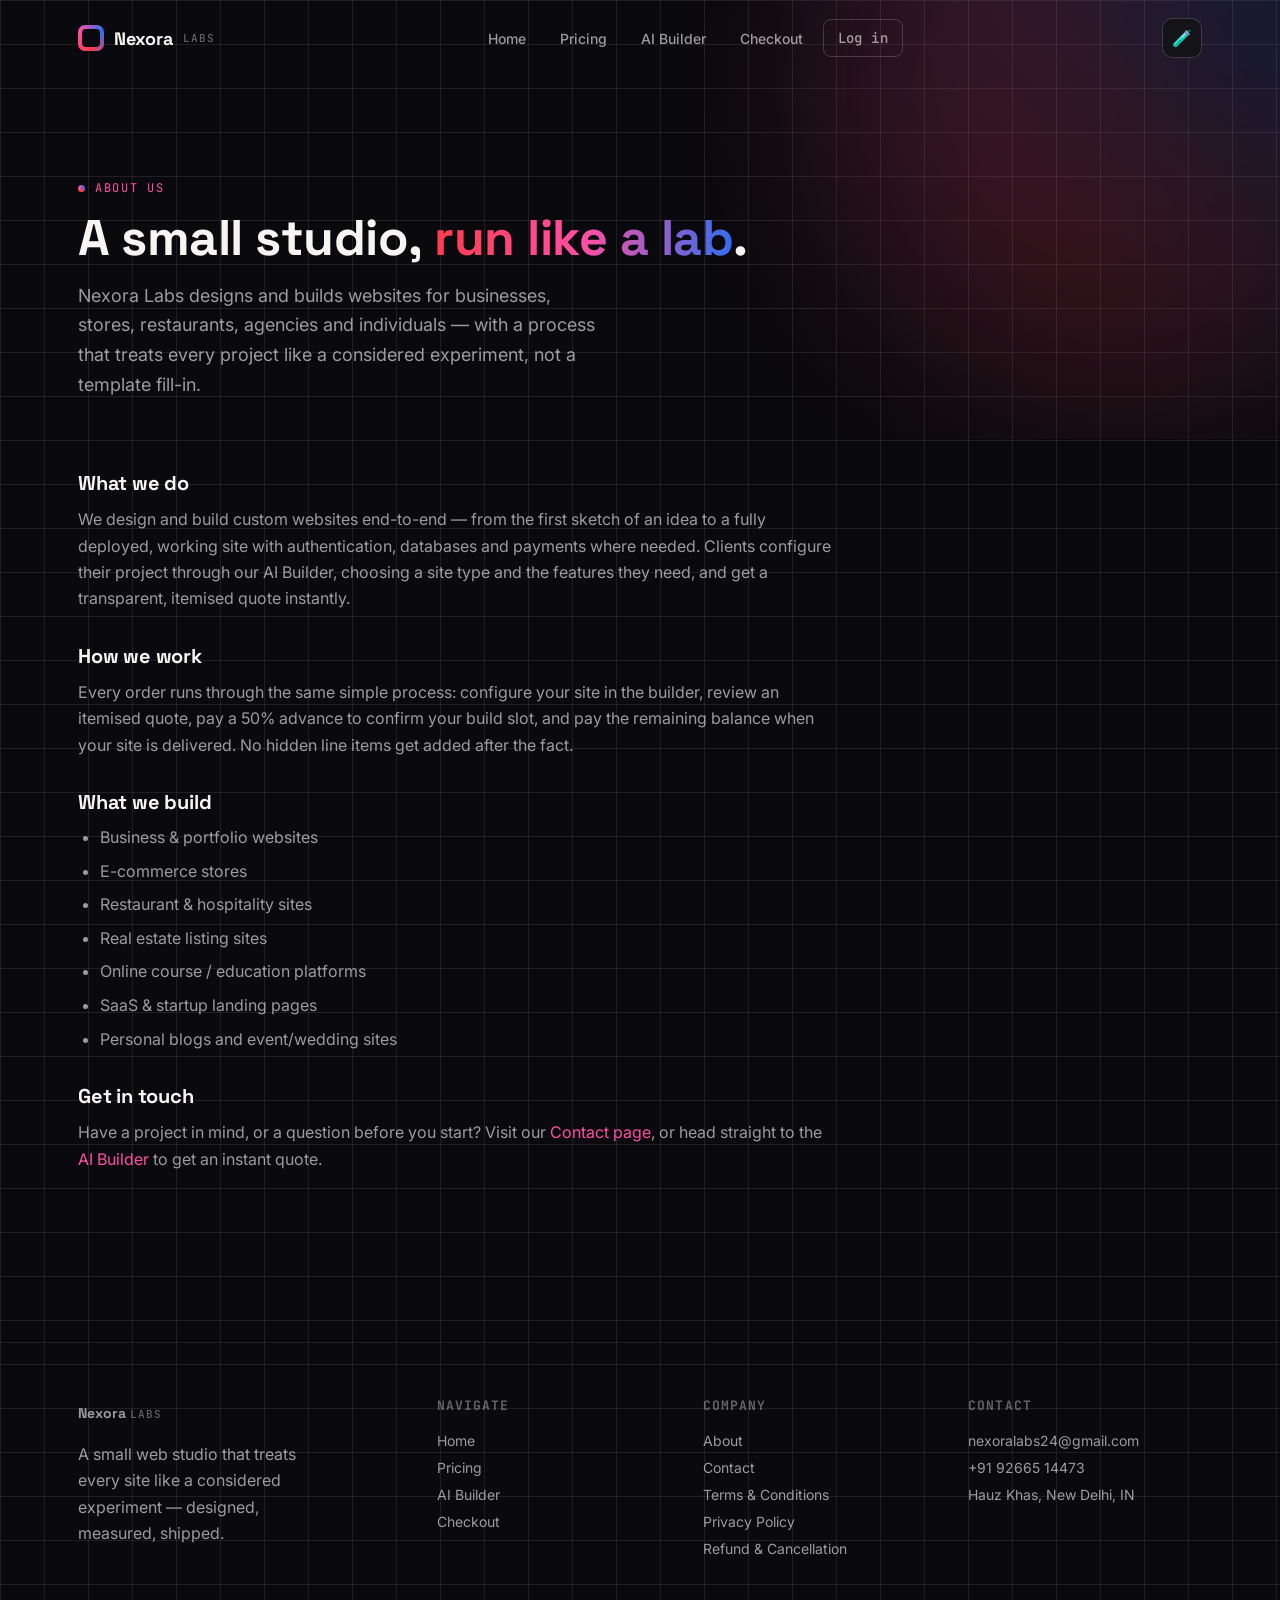
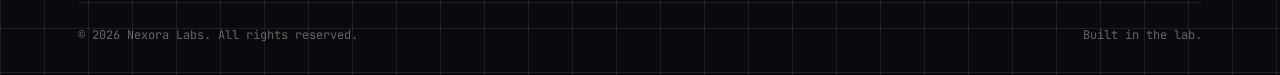
==== about.html @ f787dbab "Replace Portfolio page with Pricing page" ====
<!doctype html>
<html lang="en">
<head>
<meta charset="UTF-8">
<meta name="viewport" content="width=device-width, initial-scale=1.0">
<title>About — Nexora Labs</title>
<meta name="description" content="Nexora Labs is a web design and development studio building fast, distinctive websites for businesses, stores, restaurants and more.">
<link rel="stylesheet" href="css/style.css">
<style>
  .legal-content{ max-width:760px; }
  .legal-content h3{ margin-top:34px; margin-bottom:12px; }
  .legal-content p{ margin-bottom:14px; }
  .legal-content ul{ list-style:disc; padding-left:22px; margin-bottom:14px; }
  .legal-content ul li{ color:var(--white-dim); margin-bottom:8px; line-height:1.6; }
  .updated-note{ font-family:var(--font-mono); font-size:12px; color:var(--white-faint); margin-top:14px; }
</style>
</head>
<body>

<nav class="nav">
  <div class="nav-inner">
    <a href="index.html" class="brand"><span class="brand-mark"></span>Nexora <small>LABS</small></a>
    <ul class="nav-links">
      <li><a href="index.html" data-nav="index.html">Home</a></li>
      <li><a href="pricing.html" data-nav="pricing.html">Pricing</a></li>
      <li><a href="builder.html" data-nav="builder.html">AI Builder</a></li>
      <li><a href="checkout.html" data-nav="checkout.html">Checkout</a></li>
      <li data-auth-slot><a href="login.html" class="btn btn-outline btn-sm">Log in</a></li>
    </ul>
    <div class="nav-actions">
      <a href="checkout.html" class="cart-btn" aria-label="View cart">🧪<span class="cart-count" data-cart-count style="display:none;">0</span></a>
      <button class="nav-toggle btn btn-outline btn-sm" aria-label="Menu" aria-expanded="false">Menu</button>
    </div>
  </div>
</nav>

<main class="page-fade">
  <header class="hero" style="padding-bottom:40px;">
    <div class="orb" aria-hidden="true" style="opacity:.18;"></div>
    <div class="container">
      <div class="eyebrow">ABOUT US</div>
      <h1 style="font-size:clamp(32px,5vw,50px); margin-top:16px;">A small studio, <em>run like a lab</em>.</h1>
      <p class="lede" style="margin-top:16px;">Nexora Labs designs and builds websites for businesses, stores, restaurants, agencies and individuals — with a process that treats every project like a considered experiment, not a template fill-in.</p>
    </div>
  </header>

  <section class="section" style="padding-top:0;">
    <div class="container">
      <div class="legal-content reveal">
        <h3>What we do</h3>
        <p>We design and build custom websites end-to-end — from the first sketch of an idea to a fully deployed, working site with authentication, databases and payments where needed. Clients configure their project through our AI Builder, choosing a site type and the features they need, and get a transparent, itemised quote instantly.</p>

        <h3>How we work</h3>
        <p>Every order runs through the same simple process: configure your site in the builder, review an itemised quote, pay a 50% advance to confirm your build slot, and pay the remaining balance when your site is delivered. No hidden line items get added after the fact.</p>

        <h3>What we build</h3>
        <ul>
          <li>Business & portfolio websites</li>
          <li>E-commerce stores</li>
          <li>Restaurant & hospitality sites</li>
          <li>Real estate listing sites</li>
          <li>Online course / education platforms</li>
          <li>SaaS & startup landing pages</li>
          <li>Personal blogs and event/wedding sites</li>
        </ul>

        <h3>Get in touch</h3>
        <p>Have a project in mind, or a question before you start? Visit our <a href="contact.html" style="color:var(--pink);">Contact page</a>, or head straight to the <a href="builder.html" style="color:var(--pink);">AI Builder</a> to get an instant quote.</p>
      </div>
    </div>
  </section>
</main>

<footer class="footer">
  <div class="container">
    <div class="footer-grid">
      <div>
        <a href="index.html" class="brand"><span class="brand-mark"></span>Nexora <small>LABS</small></a>
        <p style="margin-top:14px; max-width:260px;">A small web studio that treats every site like a considered experiment — designed, measured, shipped.</p>
      </div>
      <div>
        <h4>Navigate</h4>
        <a href="index.html">Home</a>
        <a href="pricing.html">Pricing</a>
        <a href="builder.html">AI Builder</a>
        <a href="checkout.html">Checkout</a>
      </div>
      <div>
        <h4>Company</h4>
        <a href="about.html">About</a>
        <a href="contact.html">Contact</a>
        <a href="terms.html">Terms & Conditions</a>
        <a href="privacy.html">Privacy Policy</a>
        <a href="refund.html">Refund & Cancellation</a>
      </div>
      <div>
        <h4>Contact</h4>
        <a href="mailto:nexoralabs24@gmail.com">nexoralabs24@gmail.com</a>
        <a href="tel:+919266514473">+91 92665 14473</a>
        <a href="#">Hauz Khas, New Delhi, IN</a>
      </div>
    </div>
    <div class="footer-bottom">
      <span>© <span id="year"></span> Nexora Labs. All rights reserved.</span>
      <span>Built in the lab.</span>
    </div>
  </div>
</footer>

<script>document.getElementById('year').textContent = new Date().getFullYear();</script>
<script src="js/cart.js"></script>
<script src="js/main.js"></script>
</body>
</html>
---- css/style.css ----
/* ============================================================
   NEXORA LABS — Design System
   Palette: black base, red/blue/pink accents, white text
   Motif: lab-console / oscilloscope framing
   ============================================================ */

@import url('https://fonts.googleapis.com/css2?family=Space+Grotesk:wght@500;600;700&family=Inter:wght@400;500;600&family=JetBrains+Mono:wght@400;500;600&display=swap');

:root{
  --black:       #0a0a0e;
  --black-soft:  #131318;
  --black-panel: #17171d;
  --line:        rgba(246,245,242,0.09);
  --line-strong: rgba(246,245,242,0.18);
  --white:       #f6f5f2;
  --white-dim:   rgba(246,245,242,0.62);
  --white-faint: rgba(246,245,242,0.38);

  --red:   #ff3b4e;
  --blue:  #2f6ff0;
  --pink:  #ff4fa3;

  --red-dim:  rgba(255,59,78,0.14);
  --blue-dim: rgba(47,111,240,0.14);
  --pink-dim: rgba(255,79,163,0.14);

  --grad-signature: conic-gradient(from 180deg, var(--red), var(--pink), var(--blue), var(--red));
  --grad-line: linear-gradient(90deg, var(--red), var(--pink) 50%, var(--blue));

  --font-display: 'Space Grotesk', system-ui, sans-serif;
  --font-body: 'Inter', system-ui, sans-serif;
  --font-mono: 'JetBrains Mono', monospace;

  --radius: 14px;
  --radius-sm: 8px;
  --ease: cubic-bezier(.22,1,.36,1);
}

*,*::before,*::after{ box-sizing:border-box; }
html{ scroll-behavior:smooth; }
body{
  margin:0;
  background:
    linear-gradient(var(--line) 1px, transparent 1px) 0 0/44px 44px,
    linear-gradient(90deg, var(--line) 1px, transparent 1px) 0 0/44px 44px,
    var(--black);
  color:var(--white);
  font-family:var(--font-body);
  -webkit-font-smoothing:antialiased;
  overflow-x:hidden;
}
@media (prefers-reduced-motion: reduce){
  *{ animation-duration:0.01ms !important; animation-iteration-count:1 !important; transition-duration:0.01ms !important; scroll-behavior:auto !important; }
}

a{ color:inherit; text-decoration:none; }
ul{ list-style:none; margin:0; padding:0; }
img{ max-width:100%; display:block; }
button{ font-family:inherit; }

:focus-visible{
  outline: 2px solid var(--pink);
  outline-offset: 3px;
  border-radius: 4px;
}

.container{
  width:100%;
  max-width:1180px;
  margin:0 auto;
  padding:0 28px;
}

.eyebrow{
  font-family:var(--font-mono);
  font-size:12px;
  letter-spacing:.14em;
  text-transform:uppercase;
  color:var(--pink);
  display:flex;
  align-items:center;
  gap:10px;
}
.eyebrow::before{
  content:"";
  width:7px; height:7px;
  border-radius:50%;
  background:var(--grad-signature);
  animation: pulse-dot 2.2s ease-in-out infinite;
}
@keyframes pulse-dot{ 0%,100%{ opacity:.5; transform:scale(.85);} 50%{ opacity:1; transform:scale(1.15);} }

h1,h2,h3,h4{
  font-family:var(--font-display);
  font-weight:700;
  line-height:1.05;
  margin:0;
  letter-spacing:-0.01em;
}
h2{ font-size:clamp(28px,4vw,44px); }
h3{ font-size:20px; }
p{ line-height:1.65; color:var(--white-dim); margin:0; }

.section{ padding:96px 0; position:relative; }
.section-head{ max-width:640px; margin-bottom:52px; }
.section-head h2{ margin-top:14px; }
.section-head p{ margin-top:14px; font-size:16px; }

/* ---------- Buttons ---------- */
.btn{
  --btn-fg: var(--black);
  display:inline-flex;
  align-items:center;
  justify-content:center;
  gap:8px;
  font-family:var(--font-mono);
  font-size:13px;
  font-weight:500;
  letter-spacing:.03em;
  padding:14px 26px;
  border-radius:999px;
  border:1px solid transparent;
  cursor:pointer;
  transition:transform .35s var(--ease), box-shadow .35s var(--ease), background .35s var(--ease), border-color .35s var(--ease);
  white-space:nowrap;
}
.btn:active{ transform:scale(.96); }
.btn-primary{
  background:var(--white);
  color:var(--black);
  box-shadow: 0 0 0 0 rgba(255,79,163,0);
}
.btn-primary:hover{
  box-shadow: 0 8px 30px -6px rgba(255,79,163,0.55);
  transform:translateY(-2px);
}
.btn-outline{
  background:transparent;
  color:var(--white);
  border-color:var(--line-strong);
}
.btn-outline:hover{
  border-color:var(--pink);
  background:var(--pink-dim);
  transform:translateY(-2px);
}
.btn-grad{
  background:var(--grad-line);
  color:var(--black);
  background-size:180% 100%;
  background-position:0% 0%;
}
.btn-grad:hover{ background-position:100% 0%; transform:translateY(-2px); box-shadow:0 10px 30px -8px rgba(255,59,78,.5); }
.btn-block{ width:100%; }
.btn[disabled]{ opacity:.4; cursor:not-allowed; transform:none !important; box-shadow:none !important; }
.btn-sm{ padding:9px 16px; font-size:12px; }

/* ---------- Nav ---------- */
.nav{
  position:fixed; top:0; left:0; right:0; z-index:100;
  border-bottom:1px solid transparent;
  transition:border-color .4s var(--ease), background .4s var(--ease);
}
.nav.is-scrolled{
  background:rgba(10,10,14,0.78);
  backdrop-filter:blur(14px);
  border-bottom-color:var(--line);
}
.nav-inner{
  display:flex; align-items:center; justify-content:space-between;
  padding:18px 28px;
  max-width:1180px; margin:0 auto;
}
.brand{
  display:flex; align-items:center; gap:10px;
  font-family:var(--font-display); font-weight:700; font-size:18px;
}
.brand-mark{
  width:26px; height:26px; border-radius:7px;
  background:var(--grad-signature);
  position:relative;
  animation: spin-mark 6s linear infinite;
}
.brand-mark::after{
  content:""; position:absolute; inset:4px;
  background:var(--black); border-radius:4px;
}
@keyframes spin-mark{ to{ filter:hue-rotate(360deg);} }
.brand small{ color:var(--white-faint); font-weight:500; font-size:11px; font-family:var(--font-mono); letter-spacing:.08em; }

.nav-links{ display:flex; align-items:center; gap:6px; }
.nav-links a{
  position:relative;
  font-size:14px; font-weight:500; color:var(--white-dim);
  padding:9px 14px; border-radius:8px;
  transition:color .25s var(--ease), background .25s var(--ease);
}
.nav-links a:hover{ color:var(--white); background:rgba(246,245,242,0.05); }
.nav-links a.active{ color:var(--white); }
.nav-links a.active::after{
  content:""; position:absolute; left:14px; right:14px; bottom:4px; height:2px;
  background:var(--grad-line); border-radius:2px;
}

.nav-actions{ display:flex; align-items:center; gap:10px; }
.cart-btn{
  position:relative; display:flex; align-items:center; justify-content:center;
  width:40px; height:40px; border-radius:10px;
  border:1px solid var(--line-strong); background:var(--black-soft);
  cursor:pointer; transition:border-color .3s var(--ease), transform .3s var(--ease);
}
.cart-btn:hover{ border-color:var(--pink); transform:translateY(-2px); }
.cart-count{
  position:absolute; top:-6px; right:-6px;
  min-width:18px; height:18px; padding:0 4px;
  background:var(--red); color:#fff;
  font-family:var(--font-mono); font-size:10px; font-weight:600;
  border-radius:999px; display:flex; align-items:center; justify-content:center;
  border:2px solid var(--black);
}
.nav-toggle{ display:none; }

/* ---------- Hero / signature orb ---------- */
.hero{
  padding:180px 0 110px;
  position:relative;
  overflow:hidden;
}
.orb{
  position:absolute; top:-220px; right:-160px;
  width:620px; height:620px; border-radius:50%;
  background:var(--grad-signature);
  filter:blur(90px); opacity:.28;
  animation: orb-rotate 22s linear infinite;
  pointer-events:none;
}
@keyframes orb-rotate{ to{ transform:rotate(360deg); } }
.hero-grid{
  display:grid; grid-template-columns:1.15fr .85fr; gap:60px; align-items:end;
  position:relative; z-index:1;
}
.hero h1{
  font-size:clamp(40px,6vw,72px);
  margin-top:20px;
}
.hero h1 em{
  font-style:normal;
  background:var(--grad-line);
  -webkit-background-clip:text; background-clip:text; color:transparent;
}
.hero p.lede{ font-size:18px; margin-top:22px; max-width:520px; }
.hero-cta{ display:flex; gap:12px; margin-top:36px; flex-wrap:wrap; }

.console{
  border:1px solid var(--line-strong);
  border-radius:var(--radius);
  background:var(--black-soft);
  padding:20px;
  font-family:var(--font-mono);
  font-size:12.5px;
}
.console-head{ display:flex; gap:6px; margin-bottom:16px; }
.console-head span{ width:9px; height:9px; border-radius:50%; }
.console-head span:nth-child(1){ background:var(--red); }
.console-head span:nth-child(2){ background:var(--pink); }
.console-head span:nth-child(3){ background:var(--blue); }
.console-line{ color:var(--white-dim); margin-bottom:6px; white-space:pre-wrap; }
.console-line .prompt{ color:var(--pink); }
.typecursor::after{ content:"_"; animation:blink 1s step-end infinite; color:var(--blue); }
@keyframes blink{ 50%{ opacity:0; } }

/* ---------- corner-bracket card motif ---------- */
.card{
  position:relative;
  background:var(--black-panel);
  border:1px solid var(--line);
  border-radius:var(--radius);
  padding:26px;
  transition:transform .4s var(--ease), border-color .4s var(--ease), box-shadow .4s var(--ease);
}
.card::before,.card::after{
  content:""; position:absolute; width:14px; height:14px;
  border-top:1.5px solid var(--pink); border-left:1.5px solid var(--pink);
  top:-1px; left:-1px; opacity:0; transition:opacity .35s var(--ease);
}
.card::after{
  left:auto; right:-1px; top:auto; bottom:-1px;
  border:none; border-bottom:1.5px solid var(--blue); border-right:1.5px solid var(--blue);
}
.card:hover{ transform:translateY(-4px); border-color:transparent; box-shadow:0 18px 40px -20px rgba(0,0,0,.6); }
.card:hover::before,.card:hover::after{ opacity:1; }

/* ---------- grids / stats ---------- */
.grid-3{ display:grid; grid-template-columns:repeat(3,1fr); gap:20px; }
.grid-2{ display:grid; grid-template-columns:repeat(2,1fr); gap:20px; }
.grid-4{ display:grid; grid-template-columns:repeat(4,1fr); gap:20px; }

.stat{ text-align:left; }
.stat .num{ font-family:var(--font-mono); font-size:34px; font-weight:600; background:var(--grad-line); -webkit-background-clip:text; background-clip:text; color:transparent; }
.stat .label{ font-size:13px; color:var(--white-faint); margin-top:4px; }

.tag{
  display:inline-flex; align-items:center; gap:6px;
  font-family:var(--font-mono); font-size:11px; letter-spacing:.04em;
  padding:5px 10px; border-radius:999px;
  border:1px solid var(--line-strong); color:var(--white-dim);
}
.tag.red{ border-color:rgba(255,59,78,.4); color:var(--red); background:var(--red-dim); }
.tag.blue{ border-color:rgba(47,111,240,.4); color:var(--blue); background:var(--blue-dim); }
.tag.pink{ border-color:rgba(255,79,163,.4); color:var(--pink); background:var(--pink-dim); }

/* ---------- footer ---------- */
.footer{
  border-top:1px solid var(--line);
  padding:56px 0 32px;
  margin-top:60px;
}
.footer-grid{ display:grid; grid-template-columns:1.4fr 1fr 1fr 1fr; gap:32px; }
.footer h4{ font-size:13px; font-family:var(--font-mono); color:var(--white-faint); letter-spacing:.08em; text-transform:uppercase; margin-bottom:14px; }
.footer a{ display:block; font-size:14px; color:var(--white-dim); padding:5px 0; transition:color .25s; }
.footer a:hover{ color:var(--pink); }
.footer-bottom{ display:flex; justify-content:space-between; align-items:center; margin-top:40px; padding-top:24px; border-top:1px solid var(--line); font-size:12px; color:var(--white-faint); font-family:var(--font-mono); flex-wrap:wrap; gap:12px; }

/* ---------- page transition ---------- */
.page-fade{ animation: page-in .6s var(--ease) both; }
@keyframes page-in{
  from{ opacity:0; transform:translateY(14px); }
  to{ opacity:1; transform:translateY(0); }
}
.reveal{ opacity:0; transform:translateY(24px); transition:opacity .7s var(--ease), transform .7s var(--ease); }
.reveal.in{ opacity:1; transform:translateY(0); }

/* ---------- forms ---------- */
.field{ margin-bottom:18px; }
.field label{ display:block; font-family:var(--font-mono); font-size:12px; color:var(--white-faint); margin-bottom:8px; letter-spacing:.03em; }
.field input, .field select, .field textarea{
  width:100%; background:var(--black-soft); border:1px solid var(--line-strong);
  color:var(--white); border-radius:var(--radius-sm); padding:13px 14px; font-size:14px;
  font-family:var(--font-body); transition:border-color .3s var(--ease), box-shadow .3s var(--ease);
}
.field input:focus, .field select:focus, .field textarea:focus{
  outline:none; border-color:var(--pink); box-shadow:0 0 0 3px var(--pink-dim);
}
.field-error{ color:var(--red); font-size:12px; margin-top:6px; font-family:var(--font-mono); min-height:14px; }
.form-msg{ font-family:var(--font-mono); font-size:13px; padding:12px 14px; border-radius:var(--radius-sm); margin-bottom:16px; display:none; }
.form-msg.show{ display:block; }
.form-msg.error{ background:var(--red-dim); color:var(--red); border:1px solid rgba(255,59,78,.35); }
.form-msg.success{ background:var(--blue-dim); color:#8fb2ff; border:1px solid rgba(47,111,240,.35); }

.divider-text{ display:flex; align-items:center; gap:14px; color:var(--white-faint); font-family:var(--font-mono); font-size:12px; margin:22px 0; }
.divider-text::before,.divider-text::after{ content:""; flex:1; height:1px; background:var(--line-strong); }

/* ---------- auth guard veil ---------- */
#auth-veil{
  position:fixed; inset:0; z-index:9999;
  background:var(--black);
  display:flex; align-items:center; justify-content:center;
  font-family:var(--font-mono); font-size:13px; letter-spacing:.05em; color:var(--white-dim);
}

/* ---------- responsive ---------- */
@media (max-width:900px){
  .hero-grid{ grid-template-columns:1fr; }
  .grid-3, .grid-4{ grid-template-columns:1fr 1fr; }
  .footer-grid{ grid-template-columns:1fr 1fr; }

  .nav-links{
    display:none;
    position:fixed;
    top:66px; left:0; right:0;
    flex-direction:column;
    align-items:stretch;
    gap:2px;
    background:rgba(10,10,14,0.97);
    backdrop-filter:blur(16px);
    border-bottom:1px solid var(--line);
    padding:12px 20px 22px;
    z-index:90;
    max-height:calc(100vh - 66px);
    overflow-y:auto;
  }
  .nav-links.open-mobile{ display:flex; }
  .nav-links a{
    display:block;
    padding:15px 14px;
    font-size:16px;
    border-bottom:1px solid var(--line);
    border-radius:0;
  }
  .nav-links a:last-child{ border-bottom:none; }
  .nav-links a.active::after{ display:none; }
  .nav-links li{ width:100%; }
  .nav-links li[data-auth-slot]{ padding-top:10px; }

  .nav-toggle{ display:flex; }
}
@media (max-width:560px){
  .grid-3, .grid-4, .grid-2{ grid-template-columns:1fr; }
  .footer-grid{ grid-template-columns:1fr; }
  .hero{ padding:150px 0 80px; }
}
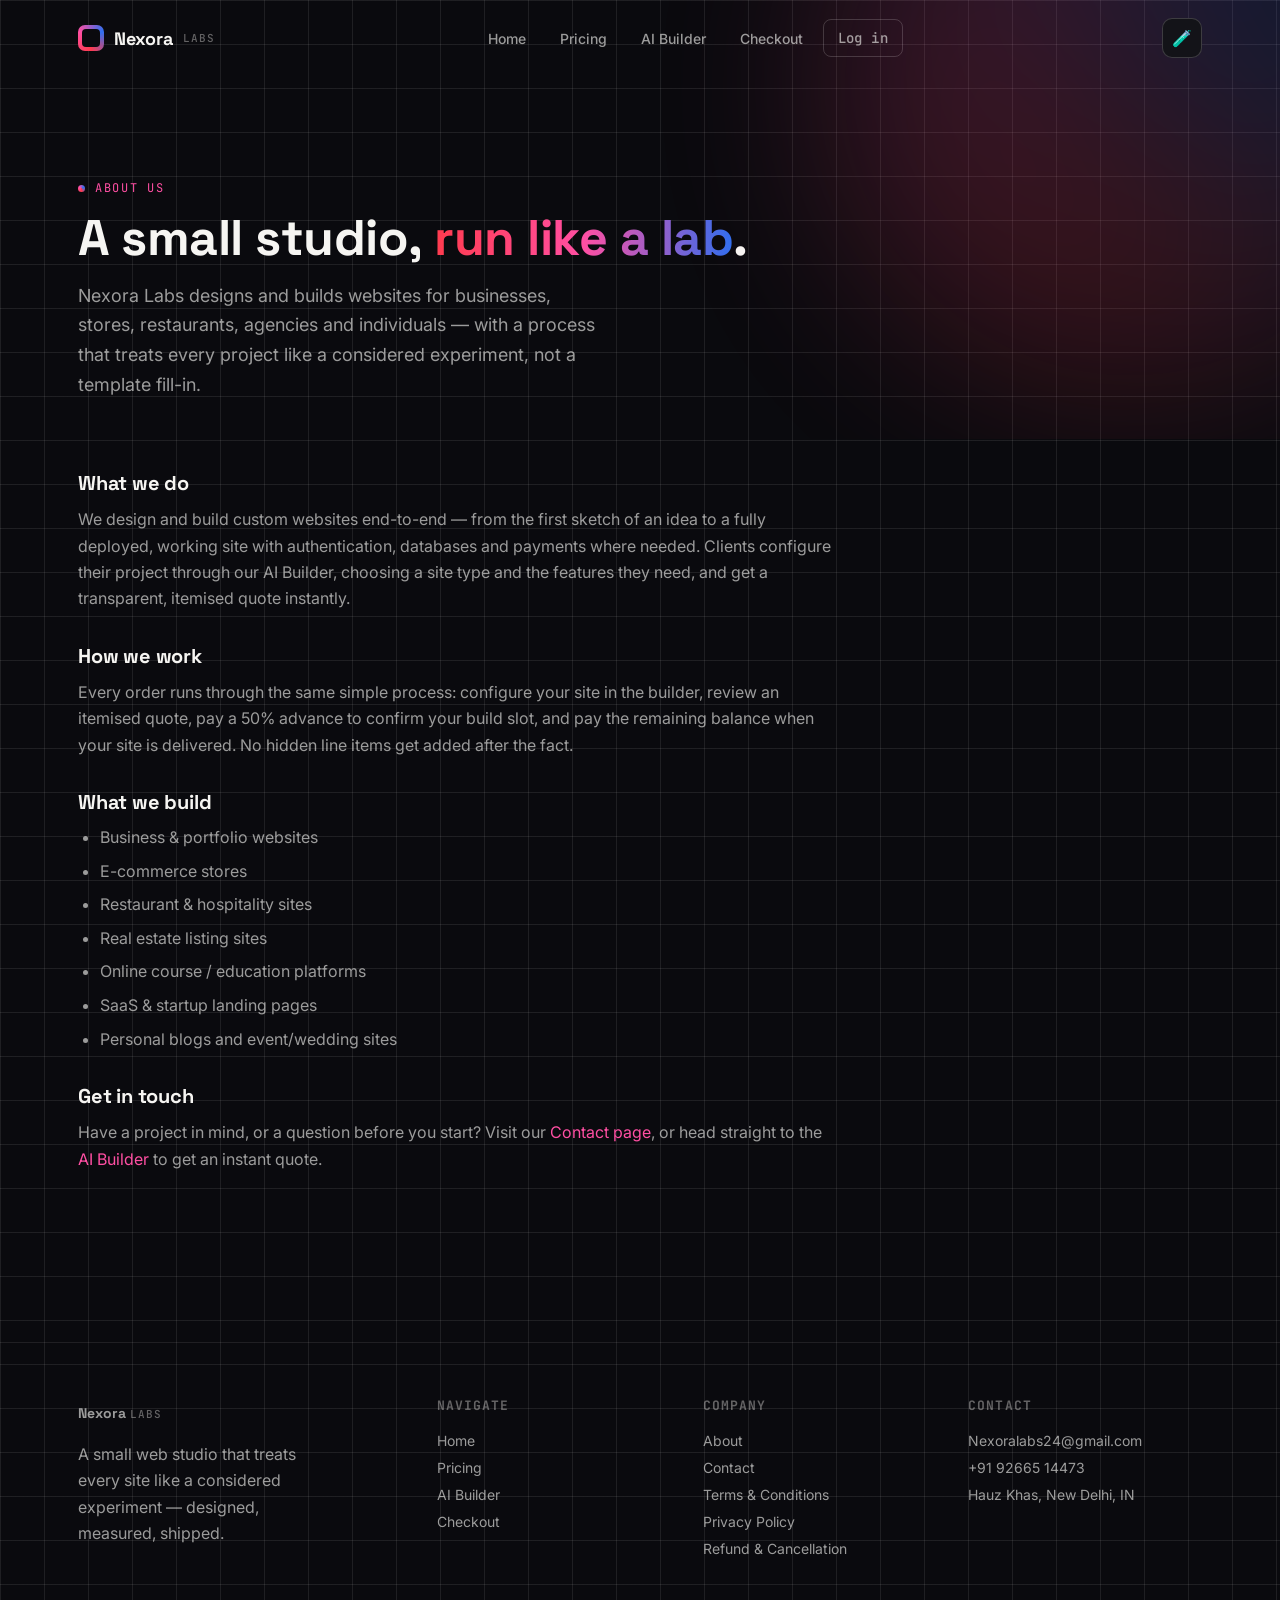
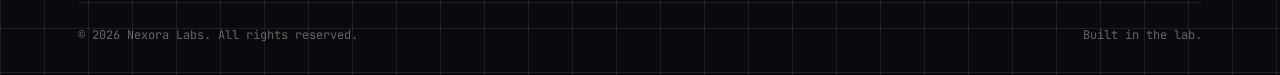
==== commit cc5fbb13: "Switch to live Razorpay keys" ====
--- a/about.html
+++ b/about.html
@@ -5,6 +5,7 @@
 <meta name="viewport" content="width=device-width, initial-scale=1.0">
 <title>About — Nexora Labs</title>
 <meta name="description" content="Nexora Labs is a web design and development studio building fast, distinctive websites for businesses, stores, restaurants and more.">
+<link rel="icon" type="image/svg+xml" href="assets/favicon.svg">
 <link rel="stylesheet" href="css/style.css">
 <style>
   .legal-content{ max-width:760px; }
@@ -95,7 +96,7 @@
       </div>
       <div>
         <h4>Contact</h4>
-        <a href="mailto:nexoralabs24@gmail.com">nexoralabs24@gmail.com</a>
+        <a href="mailto:Nexoralabs24@gmail.com">Nexoralabs24@gmail.com</a>
         <a href="tel:+919266514473">+91 92665 14473</a>
         <a href="#">Hauz Khas, New Delhi, IN</a>
       </div>
--- a/css/style.css
+++ b/css/style.css
@@ -308,6 +308,17 @@
 .tag.red{ border-color:rgba(255,59,78,.4); color:var(--red); background:var(--red-dim); }
 .tag.blue{ border-color:rgba(47,111,240,.4); color:var(--blue); background:var(--blue-dim); }
 .tag.pink{ border-color:rgba(255,79,163,.4); color:var(--pink); background:var(--pink-dim); }
+
+/* ---------- icon badges ---------- */
+.icon-badge{
+  width:44px; height:44px; flex:none;
+  border-radius:12px;
+  display:flex; align-items:center; justify-content:center;
+  font-size:20px;
+  background:linear-gradient(155deg, var(--pink-dim), var(--blue-dim));
+  border:1px solid var(--line-strong);
+}
+.icon-badge.lg{ width:56px; height:56px; font-size:26px; border-radius:14px; }
 
 /* ---------- footer ---------- */
 .footer{
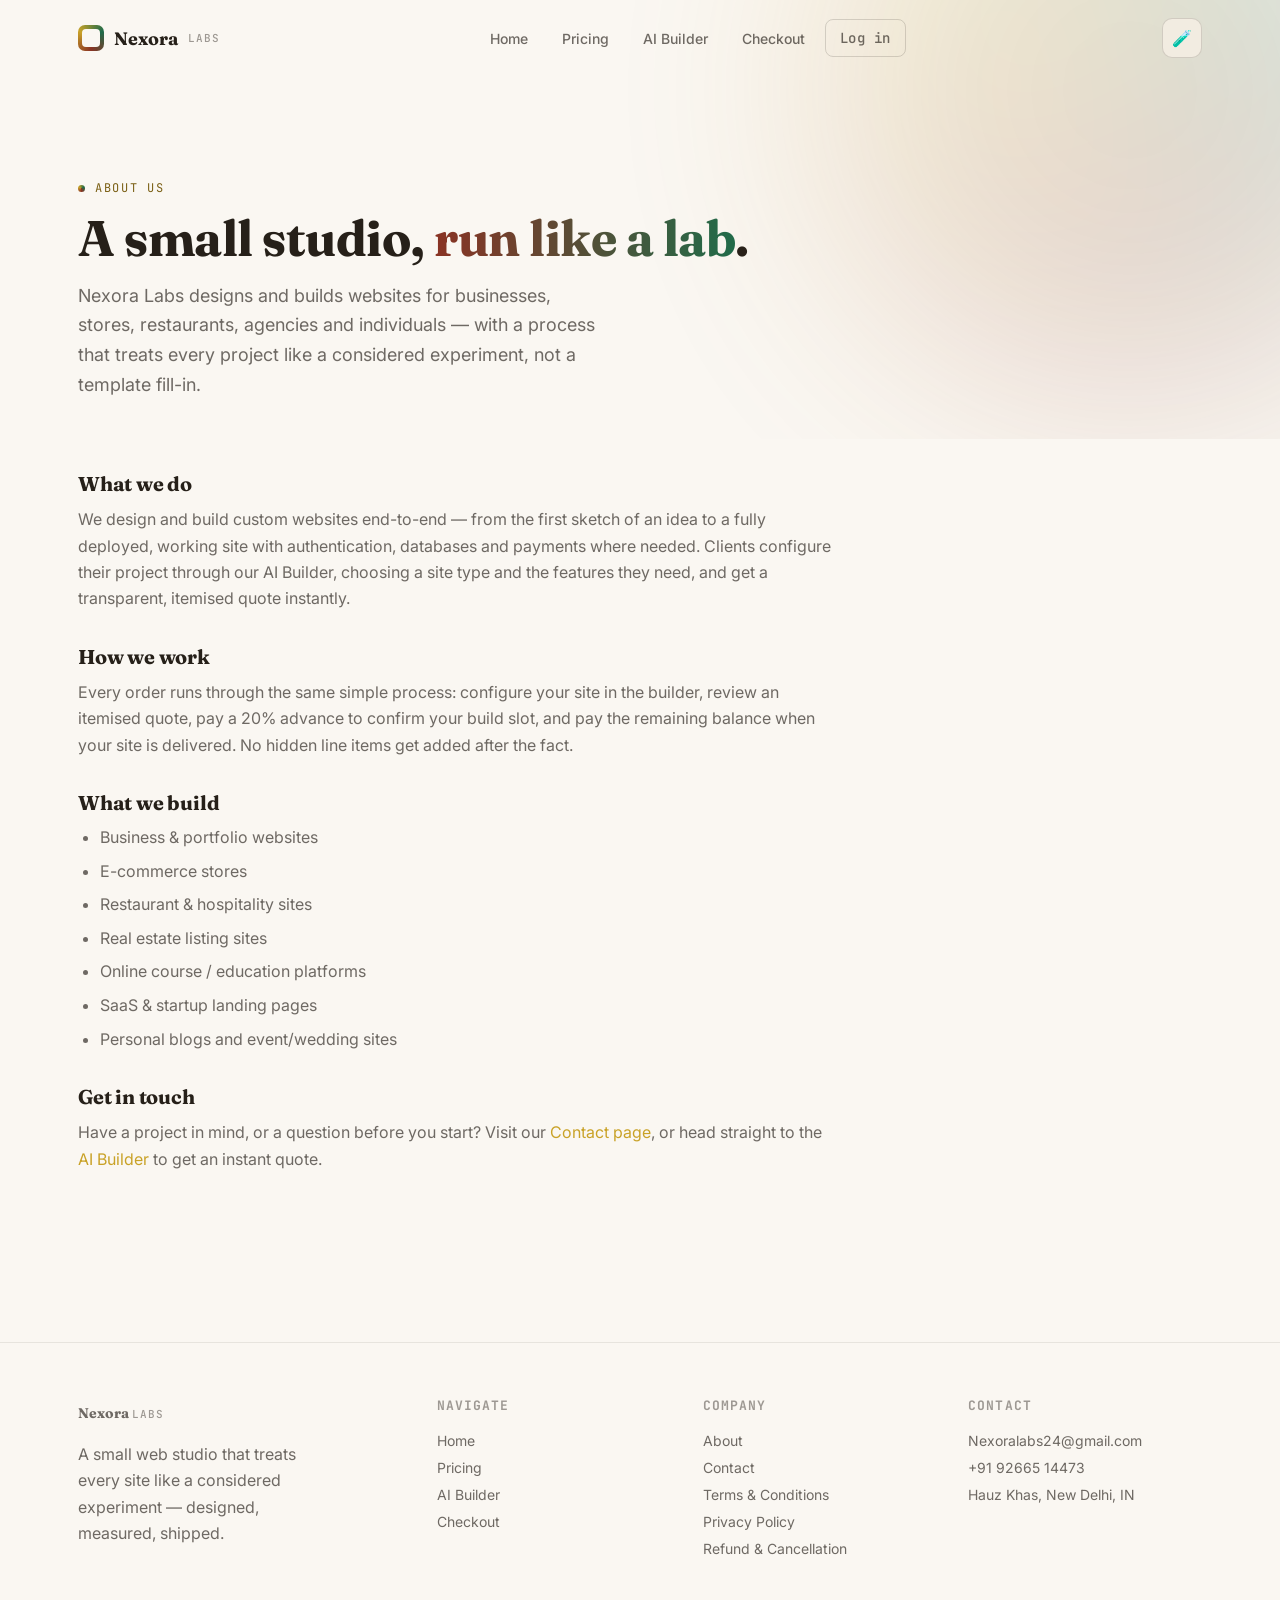
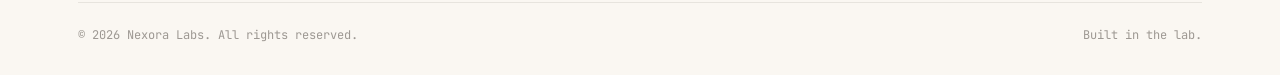
==== commit d9354b99: "Change advance payment from 50% to 20% everywhere" ====
--- a/about.html
+++ b/about.html
@@ -52,7 +52,7 @@
         <p>We design and build custom websites end-to-end — from the first sketch of an idea to a fully deployed, working site with authentication, databases and payments where needed. Clients configure their project through our AI Builder, choosing a site type and the features they need, and get a transparent, itemised quote instantly.</p>
 
         <h3>How we work</h3>
-        <p>Every order runs through the same simple process: configure your site in the builder, review an itemised quote, pay a 50% advance to confirm your build slot, and pay the remaining balance when your site is delivered. No hidden line items get added after the fact.</p>
+        <p>Every order runs through the same simple process: configure your site in the builder, review an itemised quote, pay a 20% advance to confirm your build slot, and pay the remaining balance when your site is delivered. No hidden line items get added after the fact.</p>
 
         <h3>What we build</h3>
         <ul>
--- a/css/style.css
+++ b/css/style.css
@@ -1,33 +1,35 @@
 /* ============================================================
-   NEXORA LABS — Design System
-   Palette: black base, red/blue/pink accents, white text
-   Motif: lab-console / oscilloscope framing
+   NEXORA LABS — Design System (Premium Luxury Theme)
+   Palette: warm ivory base, deep charcoal ink, gold / emerald /
+   oxblood accents. Same structure and animations as before —
+   only the palette and typography have changed.
    ============================================================ */
 
-@import url('https://fonts.googleapis.com/css2?family=Space+Grotesk:wght@500;600;700&family=Inter:wght@400;500;600&family=JetBrains+Mono:wght@400;500;600&display=swap');
+@import url('https://fonts.googleapis.com/css2?family=Fraunces:wght@500;600;700&family=Inter:wght@400;500;600&family=JetBrains+Mono:wght@400;500;600&display=swap');
 
 :root{
-  --black:       #0a0a0e;
-  --black-soft:  #131318;
-  --black-panel: #17171d;
-  --line:        rgba(246,245,242,0.09);
-  --line-strong: rgba(246,245,242,0.18);
-  --white:       #f6f5f2;
-  --white-dim:   rgba(246,245,242,0.62);
-  --white-faint: rgba(246,245,242,0.38);
-
-  --red:   #ff3b4e;
-  --blue:  #2f6ff0;
-  --pink:  #ff4fa3;
-
-  --red-dim:  rgba(255,59,78,0.14);
-  --blue-dim: rgba(47,111,240,0.14);
-  --pink-dim: rgba(255,79,163,0.14);
+  --black:       #faf7f2;
+  --black-soft:  #f2ece1;
+  --black-panel: #fffdf9;
+  --line:        rgba(38,32,26,0.09);
+  --line-strong: rgba(38,32,26,0.16);
+  --white:       #262019;
+  --white-dim:   rgba(38,32,26,0.66);
+  --white-faint: rgba(38,32,26,0.44);
+
+  --red:   #8a3324;
+  --blue:  #1f6b4a;
+  --pink:  #c9a227;
+  --pink-text: #7a5f14;
+
+  --red-dim:  rgba(138,51,36,0.08);
+  --blue-dim: rgba(31,107,74,0.09);
+  --pink-dim: rgba(201,162,39,0.13);
 
   --grad-signature: conic-gradient(from 180deg, var(--red), var(--pink), var(--blue), var(--red));
-  --grad-line: linear-gradient(90deg, var(--red), var(--pink) 50%, var(--blue));
-
-  --font-display: 'Space Grotesk', system-ui, sans-serif;
+  --grad-line: linear-gradient(90deg, var(--red), var(--blue));
+
+  --font-display: 'Fraunces', Georgia, serif;
   --font-body: 'Inter', system-ui, sans-serif;
   --font-mono: 'JetBrains Mono', monospace;
 
@@ -40,17 +42,14 @@
 html{ scroll-behavior:smooth; }
 body{
   margin:0;
-  background:
-    linear-gradient(var(--line) 1px, transparent 1px) 0 0/44px 44px,
-    linear-gradient(90deg, var(--line) 1px, transparent 1px) 0 0/44px 44px,
-    var(--black);
+  background:var(--black);
   color:var(--white);
   font-family:var(--font-body);
   -webkit-font-smoothing:antialiased;
   overflow-x:hidden;
 }
 @media (prefers-reduced-motion: reduce){
-  *{ animation-duration:0.01ms !important; animation-iteration-count:1 !important; transition-duration:0.01ms !important; scroll-behavior:auto !important; }
+  *{ animation-duration:0.000001ms !important; animation-iteration-count:1 !important; transition-duration:0.01ms !important; scroll-behavior:auto !important; }
 }
 
 a{ color:inherit; text-decoration:none; }
@@ -76,7 +75,7 @@
   font-size:12px;
   letter-spacing:.14em;
   text-transform:uppercase;
-  color:var(--pink);
+  color:var(--pink-text);
   display:flex;
   align-items:center;
   gap:10px;
@@ -128,10 +127,10 @@
 .btn-primary{
   background:var(--white);
   color:var(--black);
-  box-shadow: 0 0 0 0 rgba(255,79,163,0);
+  box-shadow: 0 0 0 0 rgba(201,162,39,0);
 }
 .btn-primary:hover{
-  box-shadow: 0 8px 30px -6px rgba(255,79,163,0.55);
+  box-shadow: 0 8px 30px -6px rgba(201,162,39,0.55);
   transform:translateY(-2px);
 }
 .btn-outline{
@@ -150,7 +149,7 @@
   background-size:180% 100%;
   background-position:0% 0%;
 }
-.btn-grad:hover{ background-position:100% 0%; transform:translateY(-2px); box-shadow:0 10px 30px -8px rgba(255,59,78,.5); }
+.btn-grad:hover{ background-position:100% 0%; transform:translateY(-2px); box-shadow:0 10px 30px -8px rgba(138,51,36,.5); }
 .btn-block{ width:100%; }
 .btn[disabled]{ opacity:.4; cursor:not-allowed; transform:none !important; box-shadow:none !important; }
 .btn-sm{ padding:9px 16px; font-size:12px; }
@@ -162,7 +161,7 @@
   transition:border-color .4s var(--ease), background .4s var(--ease);
 }
 .nav.is-scrolled{
-  background:rgba(10,10,14,0.78);
+  background:rgba(250,247,242,0.78);
   backdrop-filter:blur(14px);
   border-bottom-color:var(--line);
 }
@@ -195,7 +194,7 @@
   padding:9px 14px; border-radius:8px;
   transition:color .25s var(--ease), background .25s var(--ease);
 }
-.nav-links a:hover{ color:var(--white); background:rgba(246,245,242,0.05); }
+.nav-links a:hover{ color:var(--white); background:rgba(38,32,26,0.05); }
 .nav-links a.active{ color:var(--white); }
 .nav-links a.active::after{
   content:""; position:absolute; left:14px; right:14px; bottom:4px; height:2px;
@@ -230,7 +229,7 @@
   position:absolute; top:-220px; right:-160px;
   width:620px; height:620px; border-radius:50%;
   background:var(--grad-signature);
-  filter:blur(90px); opacity:.28;
+  filter:blur(110px); opacity:.14;
   animation: orb-rotate 22s linear infinite;
   pointer-events:none;
 }
@@ -252,19 +251,20 @@
 .hero-cta{ display:flex; gap:12px; margin-top:36px; flex-wrap:wrap; }
 
 .console{
-  border:1px solid var(--line-strong);
+  border:1px solid rgba(255,255,255,0.08);
   border-radius:var(--radius);
-  background:var(--black-soft);
+  background:#1d1d1f;
   padding:20px;
   font-family:var(--font-mono);
   font-size:12.5px;
+  box-shadow:0 24px 48px -24px rgba(38,32,26,0.35);
 }
 .console-head{ display:flex; gap:6px; margin-bottom:16px; }
 .console-head span{ width:9px; height:9px; border-radius:50%; }
 .console-head span:nth-child(1){ background:var(--red); }
 .console-head span:nth-child(2){ background:var(--pink); }
 .console-head span:nth-child(3){ background:var(--blue); }
-.console-line{ color:var(--white-dim); margin-bottom:6px; white-space:pre-wrap; }
+.console-line{ color:rgba(255,255,255,0.68); margin-bottom:6px; white-space:pre-wrap; }
 .console-line .prompt{ color:var(--pink); }
 .typecursor::after{ content:"_"; animation:blink 1s step-end infinite; color:var(--blue); }
 @keyframes blink{ 50%{ opacity:0; } }
@@ -276,6 +276,7 @@
   border:1px solid var(--line);
   border-radius:var(--radius);
   padding:26px;
+  box-shadow:0 1px 2px rgba(38,32,26,0.04), 0 12px 28px -18px rgba(38,32,26,0.10);
   transition:transform .4s var(--ease), border-color .4s var(--ease), box-shadow .4s var(--ease);
 }
 .card::before,.card::after{
@@ -287,7 +288,7 @@
   left:auto; right:-1px; top:auto; bottom:-1px;
   border:none; border-bottom:1.5px solid var(--blue); border-right:1.5px solid var(--blue);
 }
-.card:hover{ transform:translateY(-4px); border-color:transparent; box-shadow:0 18px 40px -20px rgba(0,0,0,.6); }
+.card:hover{ transform:translateY(-4px); border-color:transparent; box-shadow:0 24px 48px -20px rgba(38,32,26,0.18); }
 .card:hover::before,.card:hover::after{ opacity:1; }
 
 /* ---------- grids / stats ---------- */
@@ -305,9 +306,9 @@
   padding:5px 10px; border-radius:999px;
   border:1px solid var(--line-strong); color:var(--white-dim);
 }
-.tag.red{ border-color:rgba(255,59,78,.4); color:var(--red); background:var(--red-dim); }
-.tag.blue{ border-color:rgba(47,111,240,.4); color:var(--blue); background:var(--blue-dim); }
-.tag.pink{ border-color:rgba(255,79,163,.4); color:var(--pink); background:var(--pink-dim); }
+.tag.red{ border-color:rgba(138,51,36,.4); color:var(--red); background:var(--red-dim); }
+.tag.blue{ border-color:rgba(31,107,74,.4); color:var(--blue); background:var(--blue-dim); }
+.tag.pink{ border-color:rgba(201,162,39,.4); color:var(--pink-text); background:var(--pink-dim); }
 
 /* ---------- icon badges ---------- */
 .icon-badge{
@@ -329,7 +330,7 @@
 .footer-grid{ display:grid; grid-template-columns:1.4fr 1fr 1fr 1fr; gap:32px; }
 .footer h4{ font-size:13px; font-family:var(--font-mono); color:var(--white-faint); letter-spacing:.08em; text-transform:uppercase; margin-bottom:14px; }
 .footer a{ display:block; font-size:14px; color:var(--white-dim); padding:5px 0; transition:color .25s; }
-.footer a:hover{ color:var(--pink); }
+.footer a:hover{ color:var(--pink-text); }
 .footer-bottom{ display:flex; justify-content:space-between; align-items:center; margin-top:40px; padding-top:24px; border-top:1px solid var(--line); font-size:12px; color:var(--white-faint); font-family:var(--font-mono); flex-wrap:wrap; gap:12px; }
 
 /* ---------- page transition ---------- */
@@ -355,8 +356,8 @@
 .field-error{ color:var(--red); font-size:12px; margin-top:6px; font-family:var(--font-mono); min-height:14px; }
 .form-msg{ font-family:var(--font-mono); font-size:13px; padding:12px 14px; border-radius:var(--radius-sm); margin-bottom:16px; display:none; }
 .form-msg.show{ display:block; }
-.form-msg.error{ background:var(--red-dim); color:var(--red); border:1px solid rgba(255,59,78,.35); }
-.form-msg.success{ background:var(--blue-dim); color:#8fb2ff; border:1px solid rgba(47,111,240,.35); }
+.form-msg.error{ background:var(--red-dim); color:var(--red); border:1px solid rgba(138,51,36,.35); }
+.form-msg.success{ background:var(--blue-dim); color:#12432e; border:1px solid rgba(31,107,74,.35); }
 
 .divider-text{ display:flex; align-items:center; gap:14px; color:var(--white-faint); font-family:var(--font-mono); font-size:12px; margin:22px 0; }
 .divider-text::before,.divider-text::after{ content:""; flex:1; height:1px; background:var(--line-strong); }
@@ -382,7 +383,7 @@
     flex-direction:column;
     align-items:stretch;
     gap:2px;
-    background:rgba(10,10,14,0.97);
+    background:rgba(250,247,242,0.97);
     backdrop-filter:blur(16px);
     border-bottom:1px solid var(--line);
     padding:12px 20px 22px;
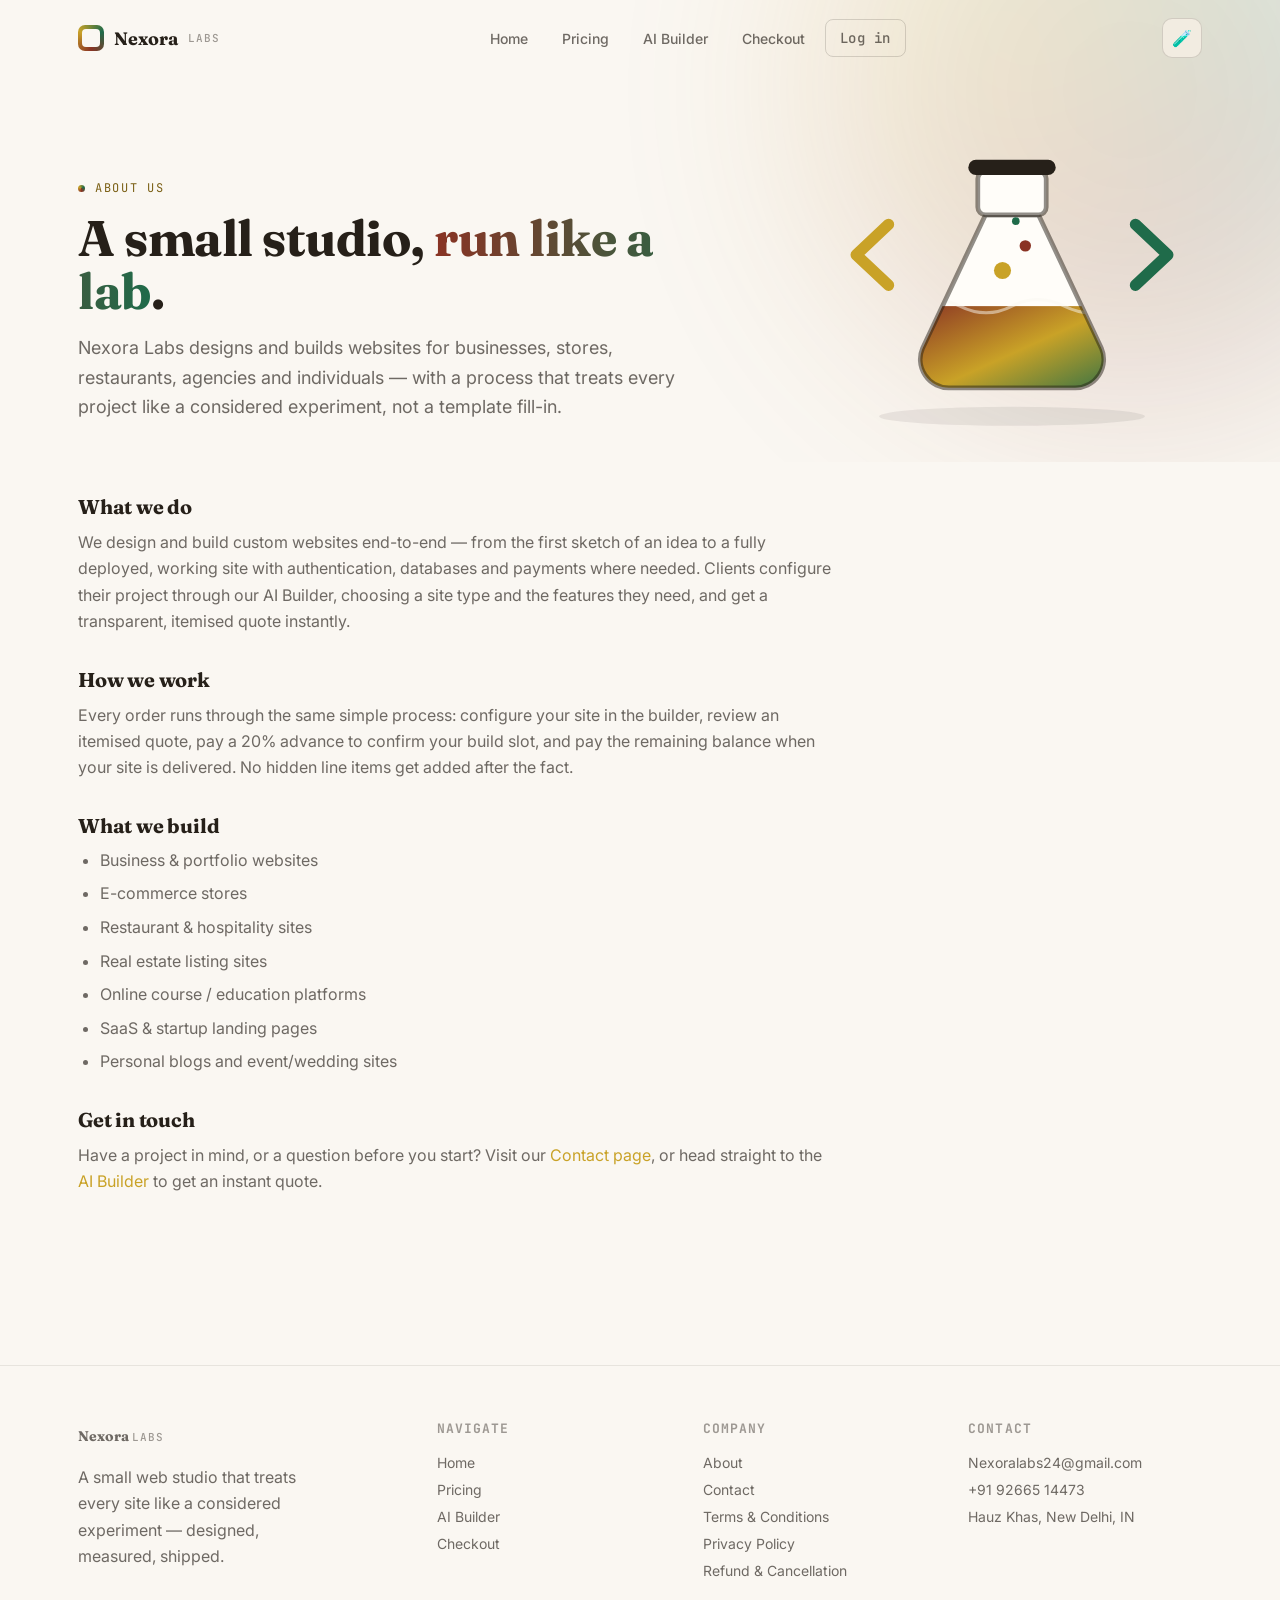
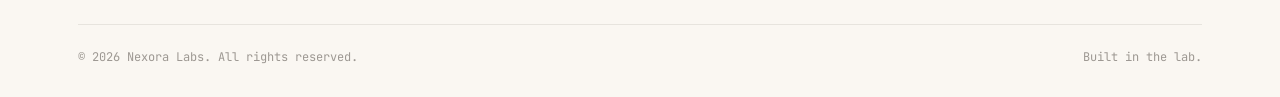
==== commit 518ecd88: "Add hero illustrations" ====
--- a/about.html
+++ b/about.html
@@ -38,6 +38,7 @@
 <main class="page-fade">
   <header class="hero" style="padding-bottom:40px;">
     <div class="orb" aria-hidden="true" style="opacity:.18;"></div>
+    <img class="hero-art" src="assets/art-about.svg" alt="" aria-hidden="true">
     <div class="container">
       <div class="eyebrow">ABOUT US</div>
       <h1 style="font-size:clamp(32px,5vw,50px); margin-top:16px;">A small studio, <em>run like a lab</em>.</h1>
--- a/css/style.css
+++ b/css/style.css
@@ -49,7 +49,7 @@
   overflow-x:hidden;
 }
 @media (prefers-reduced-motion: reduce){
-  *{ animation-duration:0.000001ms !important; animation-iteration-count:1 !important; transition-duration:0.01ms !important; scroll-behavior:auto !important; }
+  *{ animation-duration:0.01ms !important; animation-iteration-count:1 !important; transition-duration:0.01ms !important; scroll-behavior:auto !important; }
 }
 
 a{ color:inherit; text-decoration:none; }
@@ -206,9 +206,10 @@
   position:relative; display:flex; align-items:center; justify-content:center;
   width:40px; height:40px; border-radius:10px;
   border:1px solid var(--line-strong); background:var(--black-soft);
-  cursor:pointer; transition:border-color .3s var(--ease), transform .3s var(--ease);
-}
-.cart-btn:hover{ border-color:var(--pink); transform:translateY(-2px); }
+  color:var(--white); cursor:pointer; transition:border-color .3s var(--ease), transform .3s var(--ease), color .3s var(--ease);
+}
+.cart-btn:hover{ border-color:var(--pink); color:var(--pink-text); transform:translateY(-2px); }
+.cart-btn svg{ width:19px; height:19px; }
 .cart-count{
   position:absolute; top:-6px; right:-6px;
   min-width:18px; height:18px; padding:0 4px;
@@ -411,3 +412,12 @@
   .footer-grid{ grid-template-columns:1fr; }
   .hero{ padding:150px 0 80px; }
 }
+
+/* ===== hero illustrations & floating objects ===== */
+.hero-art{ position:absolute; right:max(28px, calc((100vw - 1180px)/2 + 28px)); top:56%; transform:translateY(-46%); width:min(380px, 32vw); height:auto; pointer-events:none; animation:art-float 7s ease-in-out infinite; z-index:0; }
+@keyframes art-float{ 0%,100%{ transform:translateY(-46%); } 50%{ transform:translateY(-52%); } }
+.hero:has(.hero-art) .container > *{ max-width:620px; position:relative; z-index:1; }
+.float-shape{ position:absolute; border-radius:50%; pointer-events:none; animation:art-bob 9s ease-in-out infinite; }
+@keyframes art-bob{ 0%,100%{ transform:translateY(0);} 50%{ transform:translateY(-18px);} }
+.photo-band{ width:100%; height:clamp(200px,32vw,380px); object-fit:cover; border-radius:var(--radius); }
+@media (max-width:1000px){ .hero-art{ display:none; } .hero:has(.hero-art) .container > *{ max-width:none; } }
